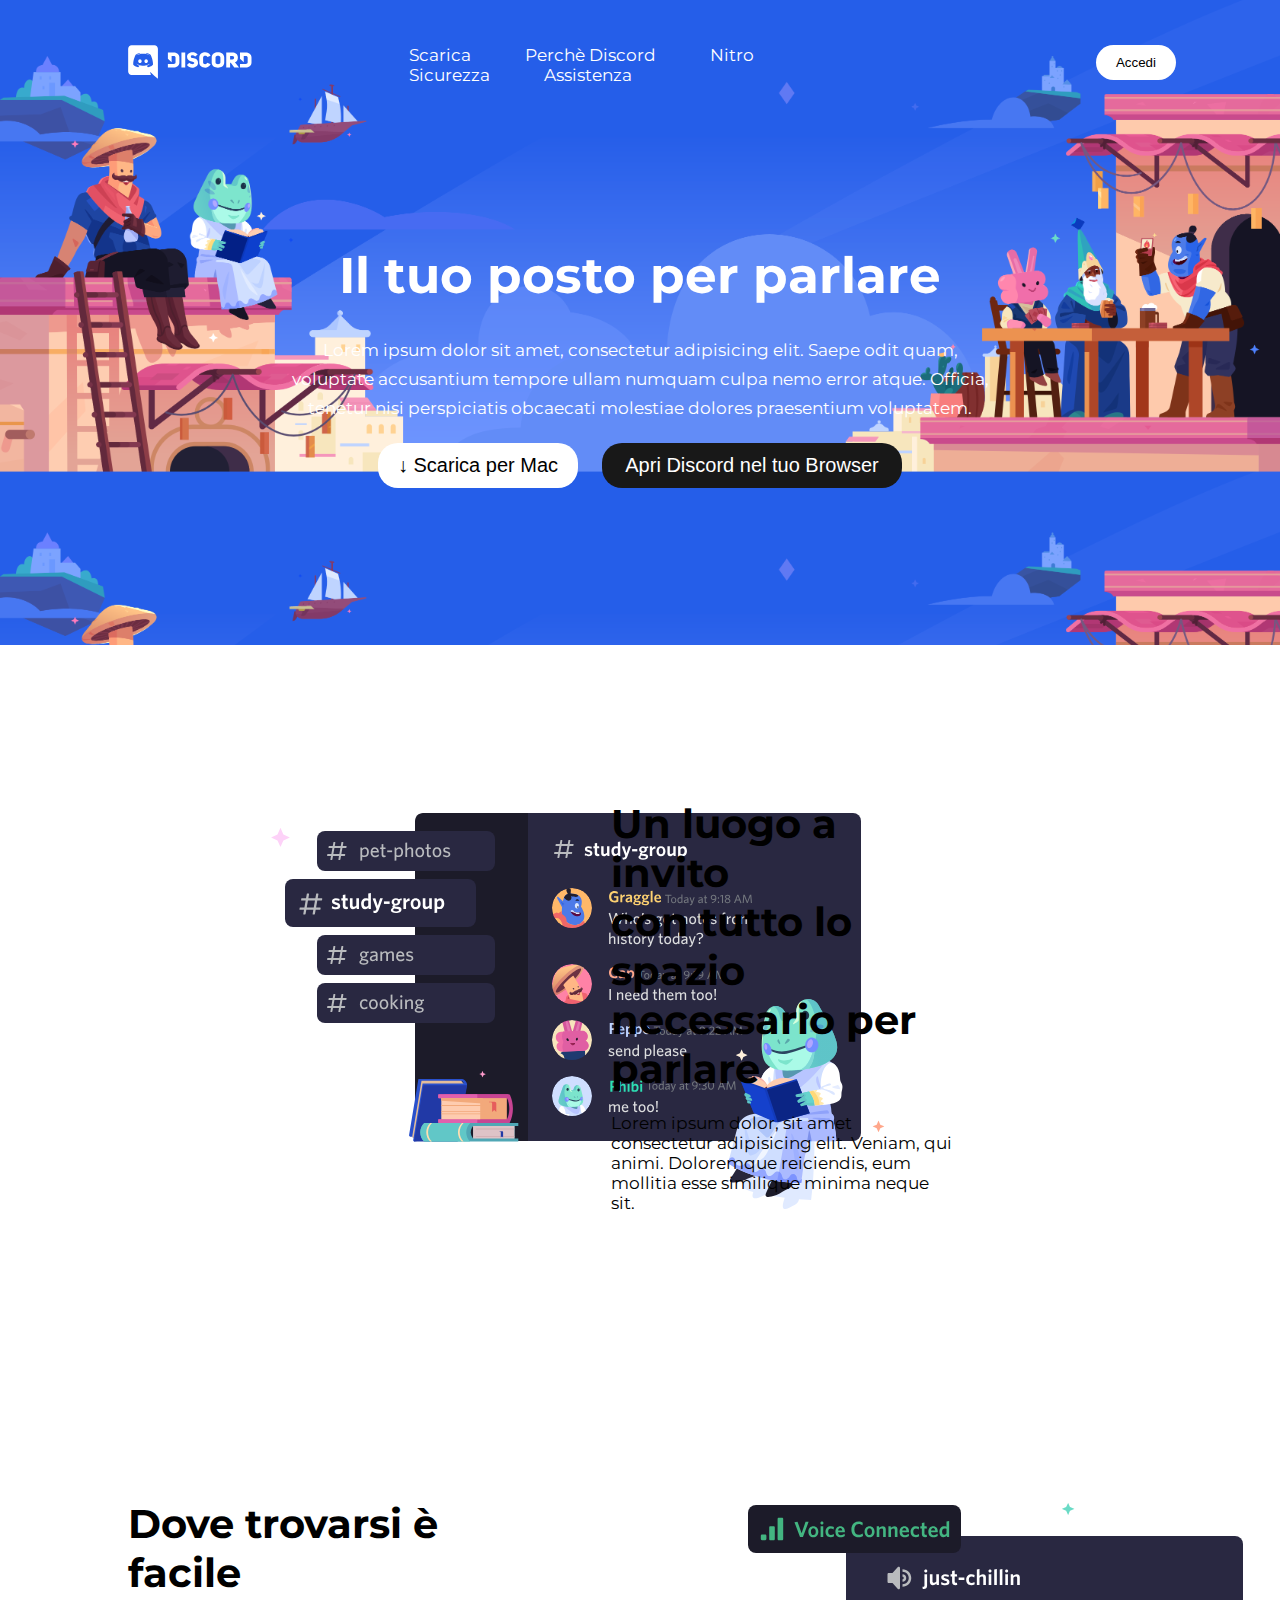
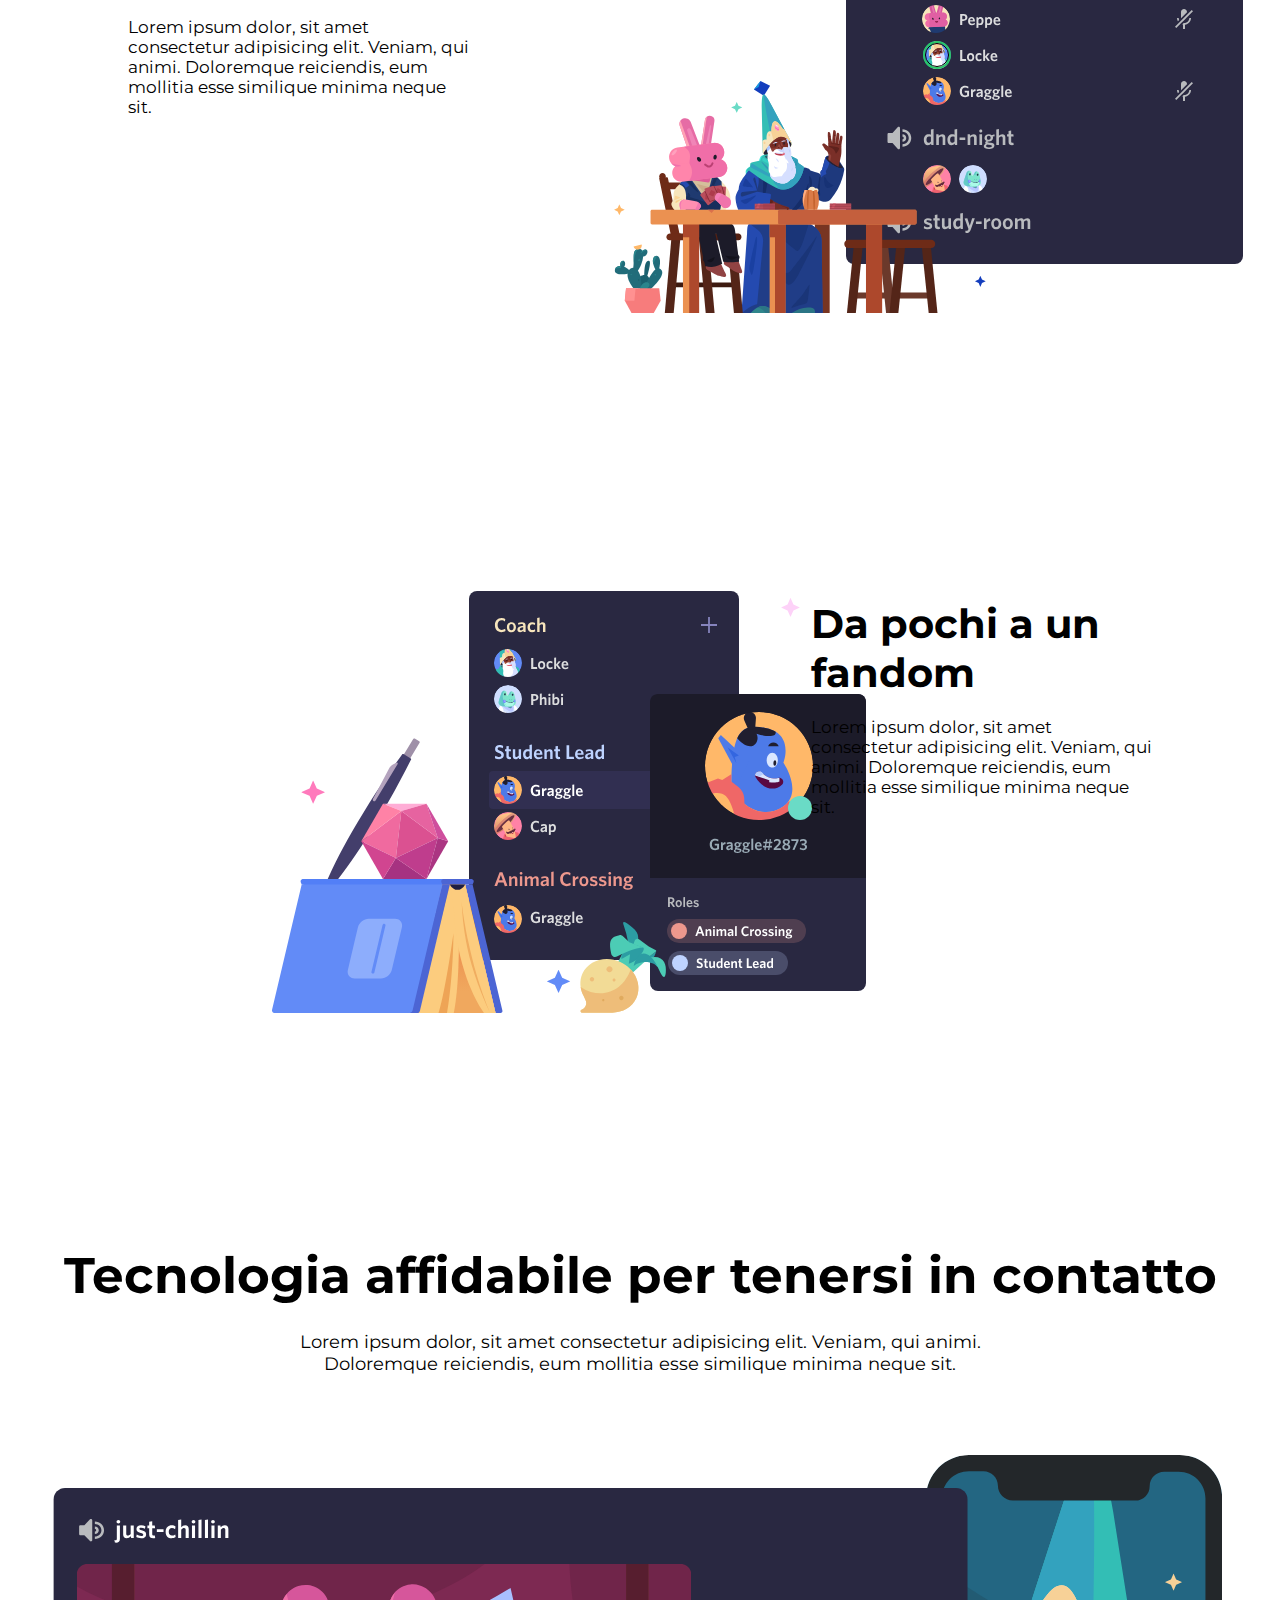
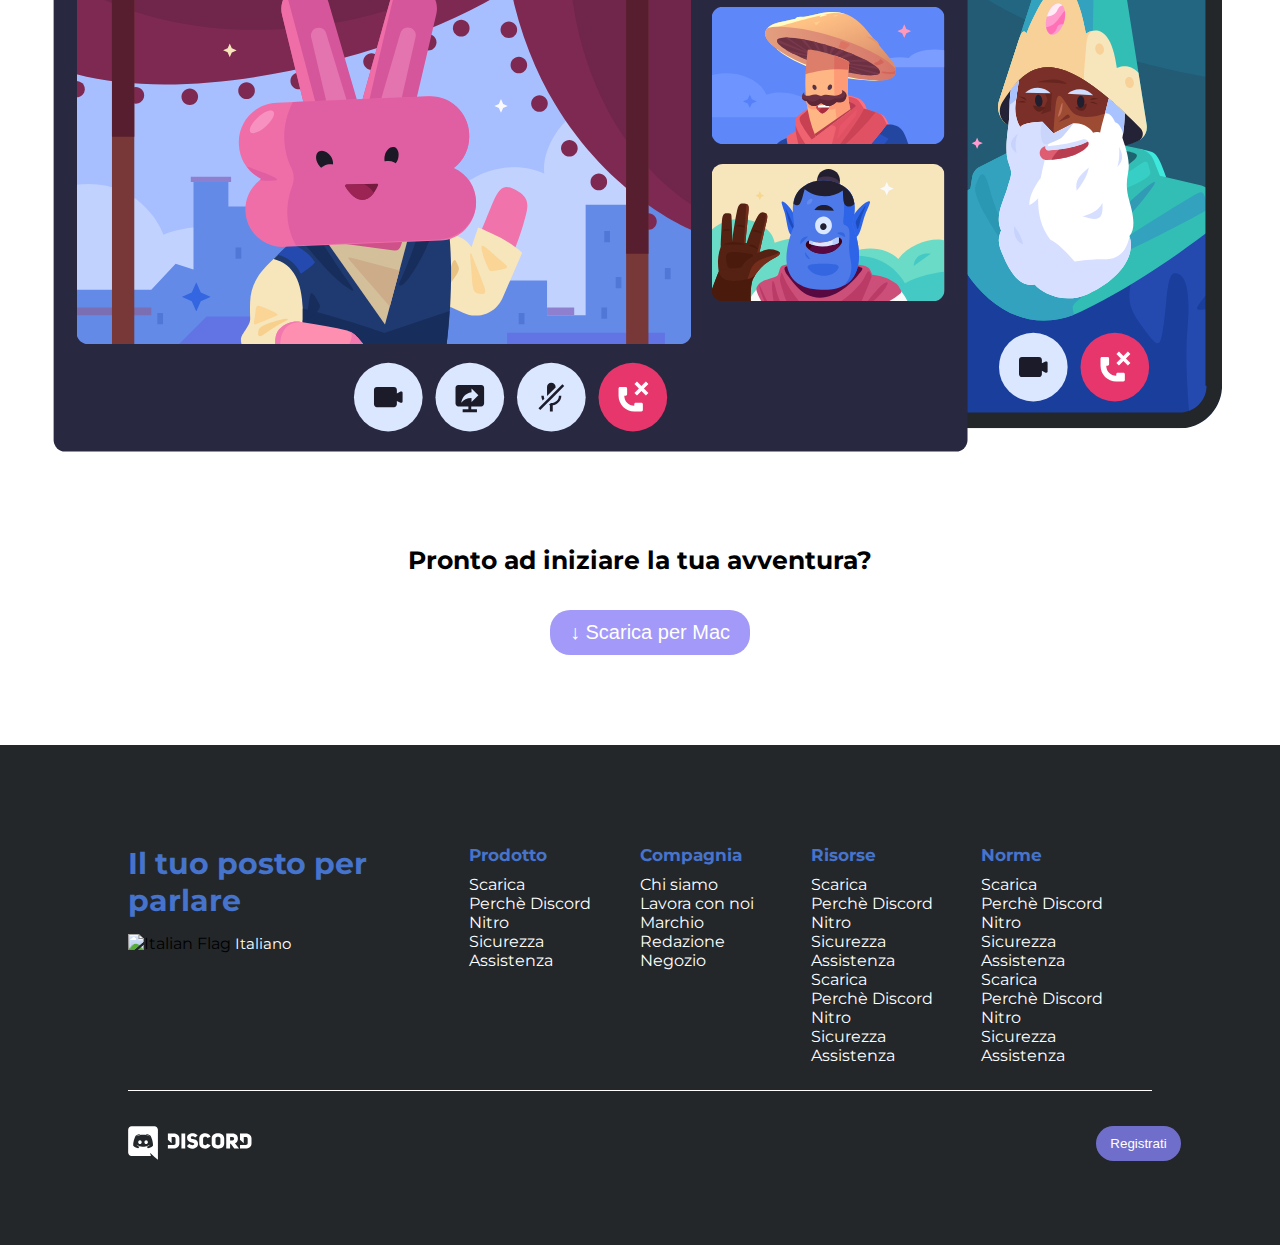
==== index.html @ 128bcd5b "Initial Commit" ====
<!DOCTYPE html>
<html lang="en">

<head>
    <link rel="preconnect" href="https://fonts.googleapis.com">
    <link rel="preconnect" href="https://fonts.gstatic.com" crossorigin>
    <link href="https://fonts.googleapis.com/css2?family=Montserrat:wght@100;300;400;500;600;700;800;900&display=swap" rel="stylesheet">
    <link rel="stylesheet" href="./css/style.css">
    <meta charset="UTF-8">
    <meta http-equiv="X-UA-Compatible" content="IE=edge">
    <meta name="viewport" content="width=device-width, initial-scale=1.0">
    <title>Discord - Homepage</title>
</head>

<body>

    <!--Header-->
    <header>
       <div class="container">
            <div class="row">
                <div class="col-3">
                    <img src="./img/logo.svg" alt="Discord Logo">
                </div>

                <nav class="col-6">
                    <a id="menu" href="#">Scarica</a>
                    <a id="menu" href="#">Perchè Discord</a>
                    <a id="menu" href="#">Nitro</a>
                    <a id="menu" href="#">Sicurezza</a>
                    <a id="menu" href="#">Assistenza</a>
                </nav>

                <div class="col-3">
                    <button id="accedi">Accedi</button>
                </div>
            </div>
        </div>
    </header>
    <!--//Header-->

    <!--Cover-->
    <div class="cover">
        <section class="cov-caption">
            <h1 class="main-title">
                Il tuo posto per parlare
            </h1>

            <p class="main-caption">
                Lorem ipsum dolor sit amet, consectetur adipisicing elit. Saepe odit quam, voluptate accusantium tempore ullam numquam culpa nemo error atque. Officia, tenetur nisi perspiciatis obcaecati molestiae dolores praesentium voluptatem.
            </p>

            <div class="buttons">
                <button id="scarica-mac">&darr; Scarica per Mac</button>
                <button id="apri-discord">Apri Discord nel tuo Browser</button>
            </div>
        </section>
    </div>
    <!--//Cover-->

    <!--Organization-->
    <div class="container">
        <div class="organization">
            <div class="row">
                
                <div class="col-8">
                    <img id="org-photo" src="./img/item1.svg" alt="Discord Screen">
                </div>
            
                <div class="col-4 org-caption">
                    <h2 class="org-title">
                        Un luogo a invito <br>
                        con tutto lo <br>
                        spazio <br>
                        necessario per <br>
                        parlare
                    </h2>

                    <p class="org-para">
                        Lorem ipsum dolor, sit amet consectetur adipisicing elit. Veniam,
                        qui animi. Doloremque reiciendis, eum <br> mollitia esse similique minima neque sit.
                    </p>
                </div>

            </div>
        </div>
    </div>
    <!--//Organization-->

    <!--Voice-->
    <div class="container">
        <div class="voice">
            <div class="row">
            
                <div class="col-4">
                    <h2 class="voice-title">
                        Dove trovarsi è <br>
                        facile
                    </h2>

                    <p class="voice-para">
                        Lorem ipsum dolor, sit amet consectetur adipisicing elit. Veniam,
                        qui animi. Doloremque reiciendis, eum <br> mollitia esse similique minima neque sit.
                    </p>
                </div>

                <div class="col-8">
                    <img id="voice-photo" src="./img/item2.svg" alt="Discord Screen">
                </div>

            </div>
        </div>
    </div>
    <!--//Voice-->

    <!--Fandom-->
    <div class="container">
        <div class="fandom">
            <div class="row">
                    
                <div class="col-8">
                    <img id="fandom-photo" src="./img/item3.svg" alt="Discord Screen">
                </div>
                
                <div class="col-4">
                    <h2 class="fandom-title">
                        Da pochi a un <br>
                        fandom
                    </h2>

                    <p class="fandom-para">
                        Lorem ipsum dolor, sit amet consectetur adipisicing elit. Veniam,
                        qui animi. Doloremque reiciendis, eum <br> mollitia esse similique minima neque sit.
                    </p>
                </div>
        
            </div>
        </div>
    </div>
    <!--//Fandom-->

    <!--Technology-->
    <div class="container">
        <div class="technology">

            <div class="tech-caption">
                <h2 class="tech-title">
                    Tecnologia affidabile per tenersi in contatto
                </h2>

                <p class="tech-para">
                    Lorem ipsum dolor, sit amet consectetur adipisicing elit. Veniam,
                    qui animi. <br> Doloremque reiciendis, eum mollitia esse similique minima neque sit.
                </p>

                <img id="tech-photo" src="./img/item4-big.svg" alt="Discord Screen">
            </div>

        </div>

        <div class="ready-cta">
            <h3 class="ready-cta-title">
                Pronto ad iniziare la tua avventura?
            </h3>
            
            <button id="scarica-mac-2">&darr; Scarica per Mac</button>
        </div>
    </div>
    <!--//Technology-->

    <!--Footer-->
    <footer>
    <div class="container">
        <div class="row">
            
            <div class="col-4 ">
                <h2 class="foot-main-title">
                    Il tuo posto per <br>
                    parlare
                </h2>
                <div class="lenguage">
                    <img src="../bonus/img/ita copia.png" alt="Italian Flag">
                    <span class="lenguage-select">Italiano</span>
                </div>
                <div class="social-icons">
                    
                </div>

            </div>

            <div class="col-2 pad">
                <h2 class="foot-prodotto">
                    Prodotto
                </h2>
                <span id="foot-menu-left">Scarica</span><br>
                <span id="foot-menu-left">Perchè Discord</span><br>
                <span id="foot-menu-left">Nitro</span><br>
                <span id="foot-menu-left">Sicurezza</span><br>
                <span id="foot-menu-left">Assistenza</span><br>
            </div>

            <div class="col-2">
                <h2 class="foot-prodotto">
                    Compagnia
                </h2>
                <span id="foot-menu-left">Chi siamo</span><br>
                <span id="foot-menu-left">Lavora con noi</span><br>
                <span id="foot-menu-left">Marchio</span><br>
                <span id="foot-menu-left">Redazione</span><br>
                <span id="foot-menu-left">Negozio</span><br>
            </div>

            <div class="col-2">
                <h2 class="foot-prodotto">
                    Risorse
                </h2>
                <span id="foot-menu-left">Scarica</span><br>
                <span id="foot-menu-left">Perchè Discord</span><br>
                <span id="foot-menu-left">Nitro</span><br>
                <span id="foot-menu-left">Sicurezza</span><br>
                <span id="foot-menu-left">Assistenza</span><br>
                <span id="foot-menu-left">Scarica</span><br>
                <span id="foot-menu-left">Perchè Discord</span><br>
                <span id="foot-menu-left">Nitro</span><br>
                <span id="foot-menu-left">Sicurezza</span><br>
                <span id="foot-menu-left">Assistenza</span><br>
            </div>

            <div class="col-2">
                <h2 class="foot-prodotto">
                    Norme
                </h2>
                <span id="foot-menu-left">Scarica</span><br>
                <span id="foot-menu-left">Perchè Discord</span><br>
                <span id="foot-menu-left">Nitro</span><br>
                <span id="foot-menu-left">Sicurezza</span><br>
                <span id="foot-menu-left">Assistenza</span><br>
                <span id="foot-menu-left">Scarica</span><br>
                <span id="foot-menu-left">Perchè Discord</span><br>
                <span id="foot-menu-left">Nitro</span><br>
                <span id="foot-menu-left">Sicurezza</span><br>
                <span id="foot-menu-left">Assistenza</span><br>
            </div>

        </div>
            <div class="container">
                <div class="row divisor">
                    
                    <div class="col-3 sub-footer">
                        <img src="./img/logo.svg" alt="Discord Logo">
                    </div>

                    <div class="col-6">
                    </div>

                    <div class="col-3 sub-footer right">
                        <button id="scarica-ora-sub-footer">Registrati</button>
                    </div>
                
                </div>
            </div>
        </div>
    </div>
    </footer>
    <!--//Footer-->

</body>

</html>
---- css/style.css ----
/*General Settings*/
* {
    margin: 0;
    padding: 0;
    box-sizing: border-box;

}

body {
    font-family: 'Montserrat', sans-serif;
}

.margin {
    margin: auto;
}

/*Header*/
header {
    margin:auto;
    background-color: transparent;
    height: 50px;
    padding-top: 45px;
}

#menu {
    font-size: 20px;
    color: white;
    text-decoration: none;
    padding: 25px;
    font-size: 17px;

}

#accedi {
    width: 80px;
    height: 35px;
    background-color: white;
    border: none;
    border-radius: 20px;
    margin-left: 200px;
    
}

/*Rows and Columns*/
.row {
    width: 80%;
    margin: auto;
    display: flex;

}

.col-1 {
    width: calc(100% / 12 * 1);

}

.col-2 {
    width: calc(100% / 12 * 2);

}

.col-3 {
    width: calc(100% / 12 * 3);

}

.col-4 {
    width: calc(100% / 12 * 4);

}

.col-6 {
    width: calc(100% / 12 * 6);

}

.col-8 {
    width: calc(100% / 12 * 8);

}

.col-9 {
    width: calc(100% / 12 * 9);

}

/*Cover*/
.cover {
    background-image: url(../img/jumbo.png);
    background-size: 100%;
    padding-top: 100px;
    margin-top: -55px;
    height: 650px;
}

.cov-caption {
    width: 700px;
    height: 300px;
    margin-left: auto;
    margin-right: auto;
    
}

.main-title {
    color: white;
    font-size: 50px;
    text-align: center;
    padding-top: 150px;
}

.main-caption {
    font-size: 17px;
    padding-top: 30px;
    padding-bottom: 20px;
    color: white;
    text-align: center;
    line-height: 1.7;
}

.buttons {
    text-align: center;
    
}

#scarica-mac {
    width: 200px;
    height: 45px;
    border: none;
    background-color: white;
    border-radius: 20px;
    font-size: 20px;
}

#apri-discord {
    width: 300px;
    height: 45px;
    border: none;
    background-color: rgb(24, 24, 24);
    color: white;
    border-radius: 20px;
    font-size: 20px;
    margin-left: 20px;
}

/*Organization*/
.organization {
    height: 700px;
    background-color: white;
    display: flex;

}

.org-caption {
    margin-left: -200px;

}

#org-photo {
    margin-left: 125px;

}

.org-title {
    padding-top: 26px;
    font-size: 40px;
    
}

.org-para {
    margin-top: 20px;
    font-size: 17px;
}

/*Voice*/
.voice {
    height: 700px;
    background-color: white;
    display: flex;

}

#voice-photo {
    margin-left: 125px;

}

.voice-title {
    padding-top: 26px;
    font-size: 40px;
    
}

.voice-para {
    margin-top: 20px;
    font-size: 17px;
}

/*Fandom*/
.fandom {
    height: 700px;
    background-color: white;
    display: flex;

}

#fandom-photo {
    margin-left: 125px;

}

.fandom-title {
    padding-top: 26px;
    font-size: 40px;
    
}

.fandom-para {
    margin-top: 20px;
    font-size: 17px;
}

/*Technology*/
.technology {
    height: 1000px;
    display: flex;
    padding-top: 100px;
}

.tech-caption {
    width: 1500px;
    height: 800px;
    margin-left: auto;
    margin-right: auto;
    text-align: center;
}

.tech-title {
    text-align: center;
    font-size: 50px;
}

.tech-para {
    text-align: center;
    font-size: 18px;
    margin-top: 25px;

}

#tech-photo {
    width: 1250px;
}

.ready-cta {
    background-color: white;
    height: 200px;
    text-align: center;

}

.ready-cta-title {
    font-size: 25px;

}

#scarica-mac-2 {
    width: 200px;
    height: 45px;
    border: none;
    background-color: rgb(162, 153, 249);
    color: white;
    border-radius: 20px;
    font-size: 20px;
    margin-left: 20px;
    margin-top: 35px;
}

/*Footer*/
footer {
    background-color: #23272A;
    height: 500px;
    padding-top: 100px;

}

.foot-main-title {
    font-size: 30px;
    color: #4673CC;
}

.lenguage {
    margin-top: 15px;
    
}

.lenguage-select {
    font-size: 15px;
    color: white;
}

.foot-prodotto {
    font-size: 17px;
    color: #4673CC;
    margin-bottom: 10px;
}

#foot-menu-left {
    color: white;
    
}

.sub-footer {
    margin-top:35px;
}

.divisor {
    border-top: 1px solid white;
    margin-top: 25px;
}

#scarica-ora-sub-footer {
    width: 85px;
    height: 35px;
    background-color: rgb(111, 111, 203);
    border: none;
    border-radius: 20px;
    margin-left: 200px;
    color: white;
    
}

.right {
    text-align: right;
}
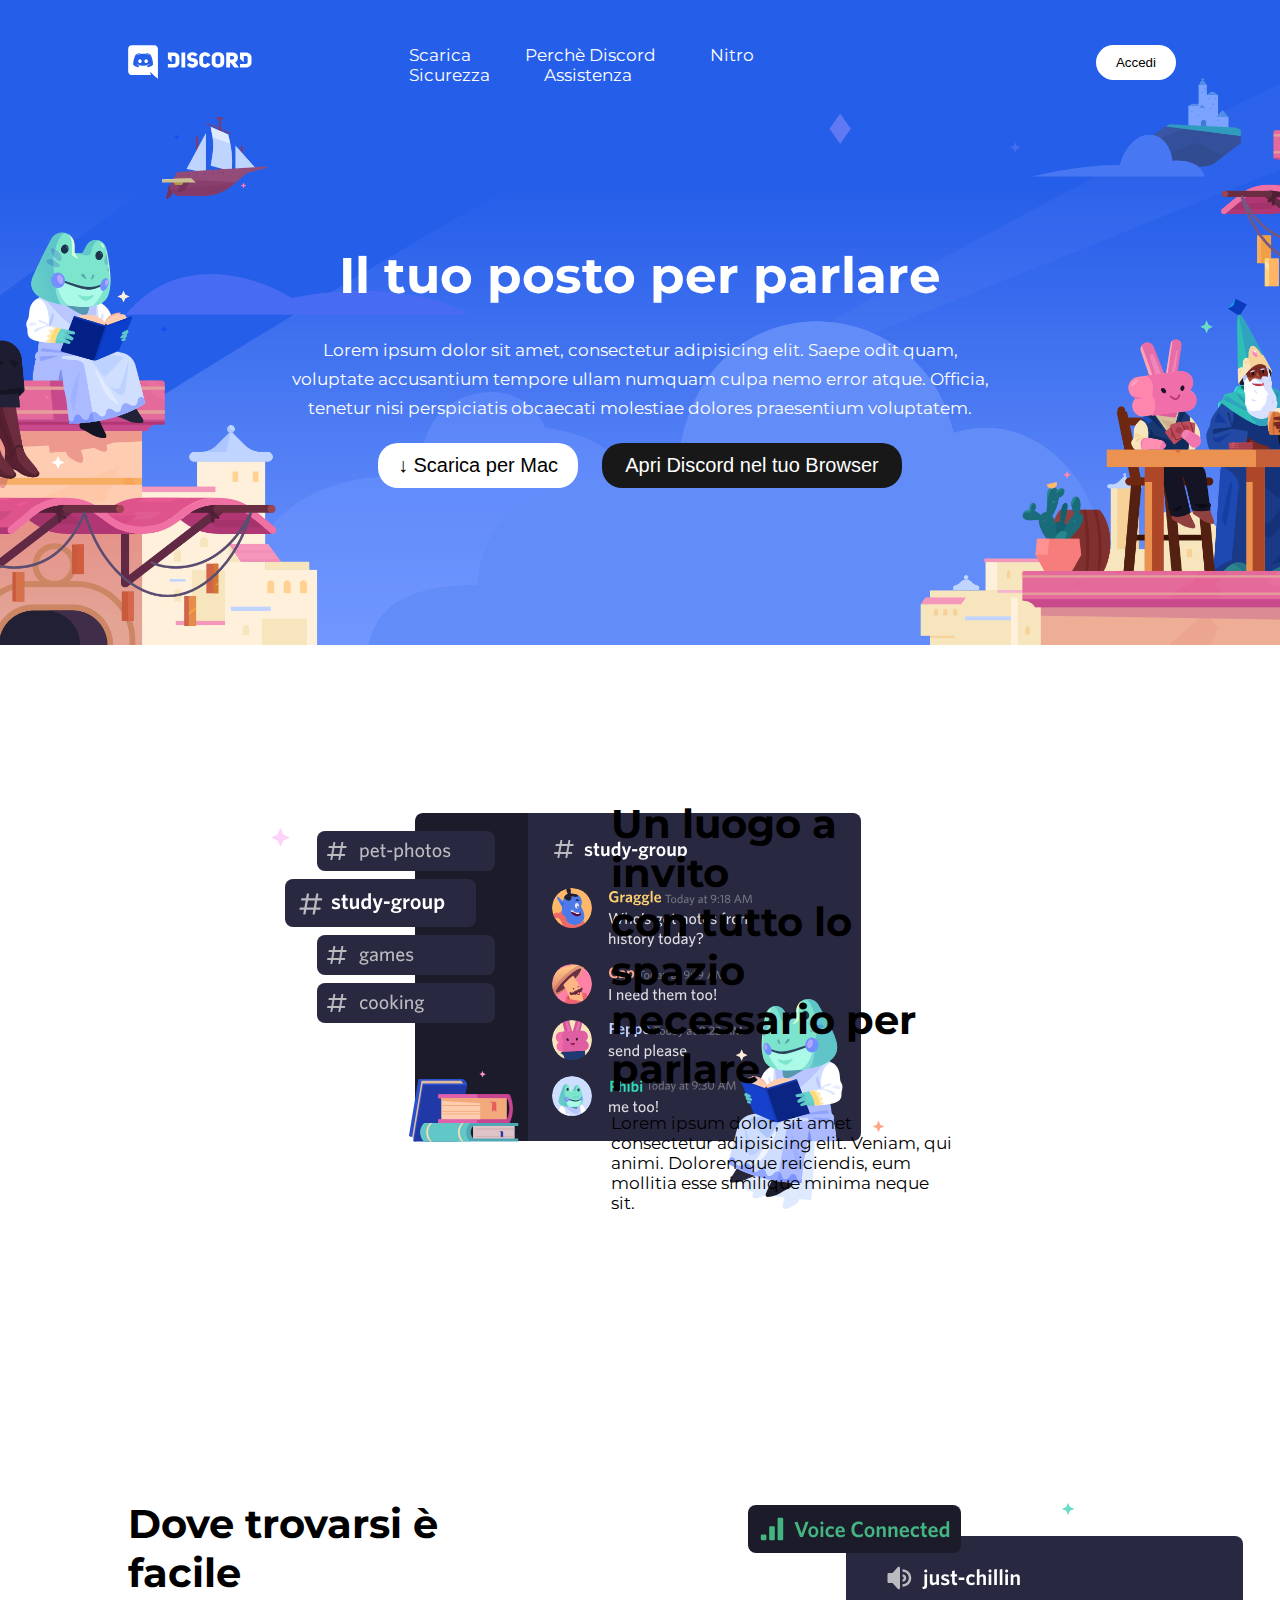
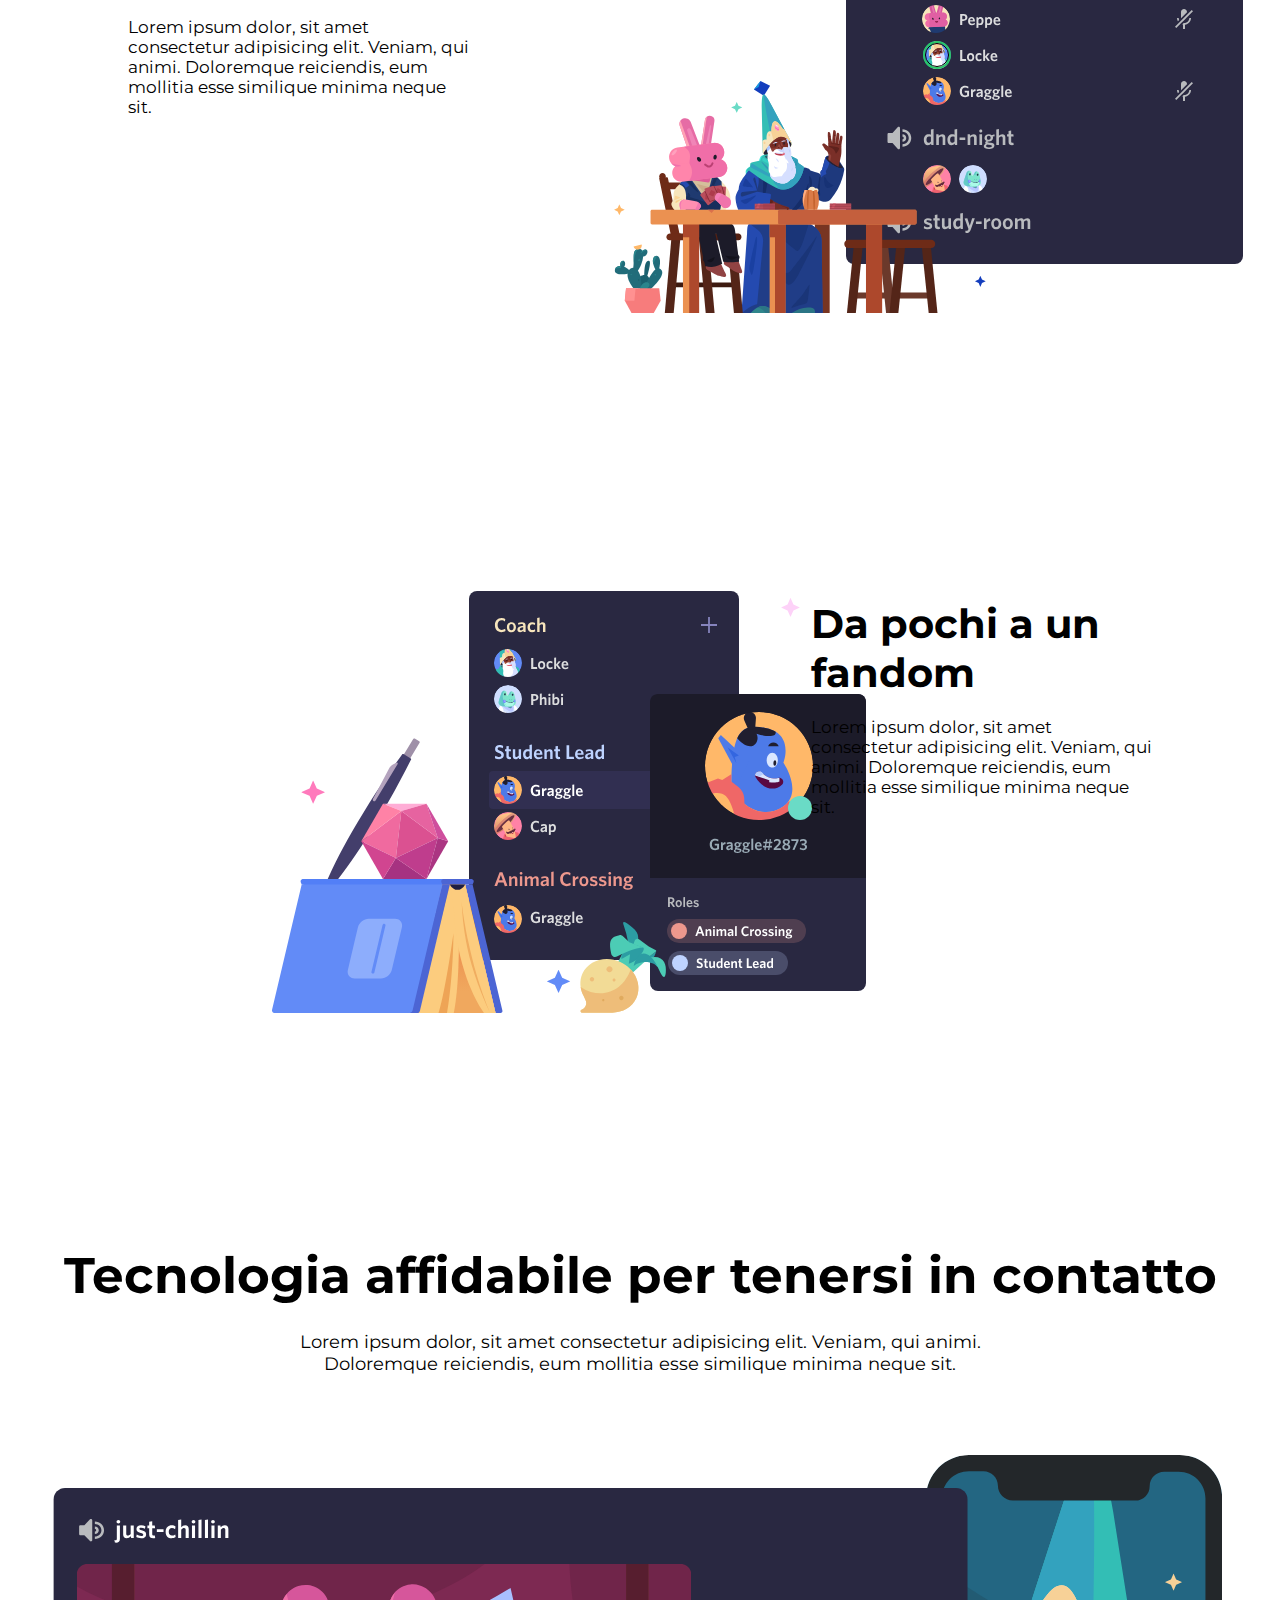
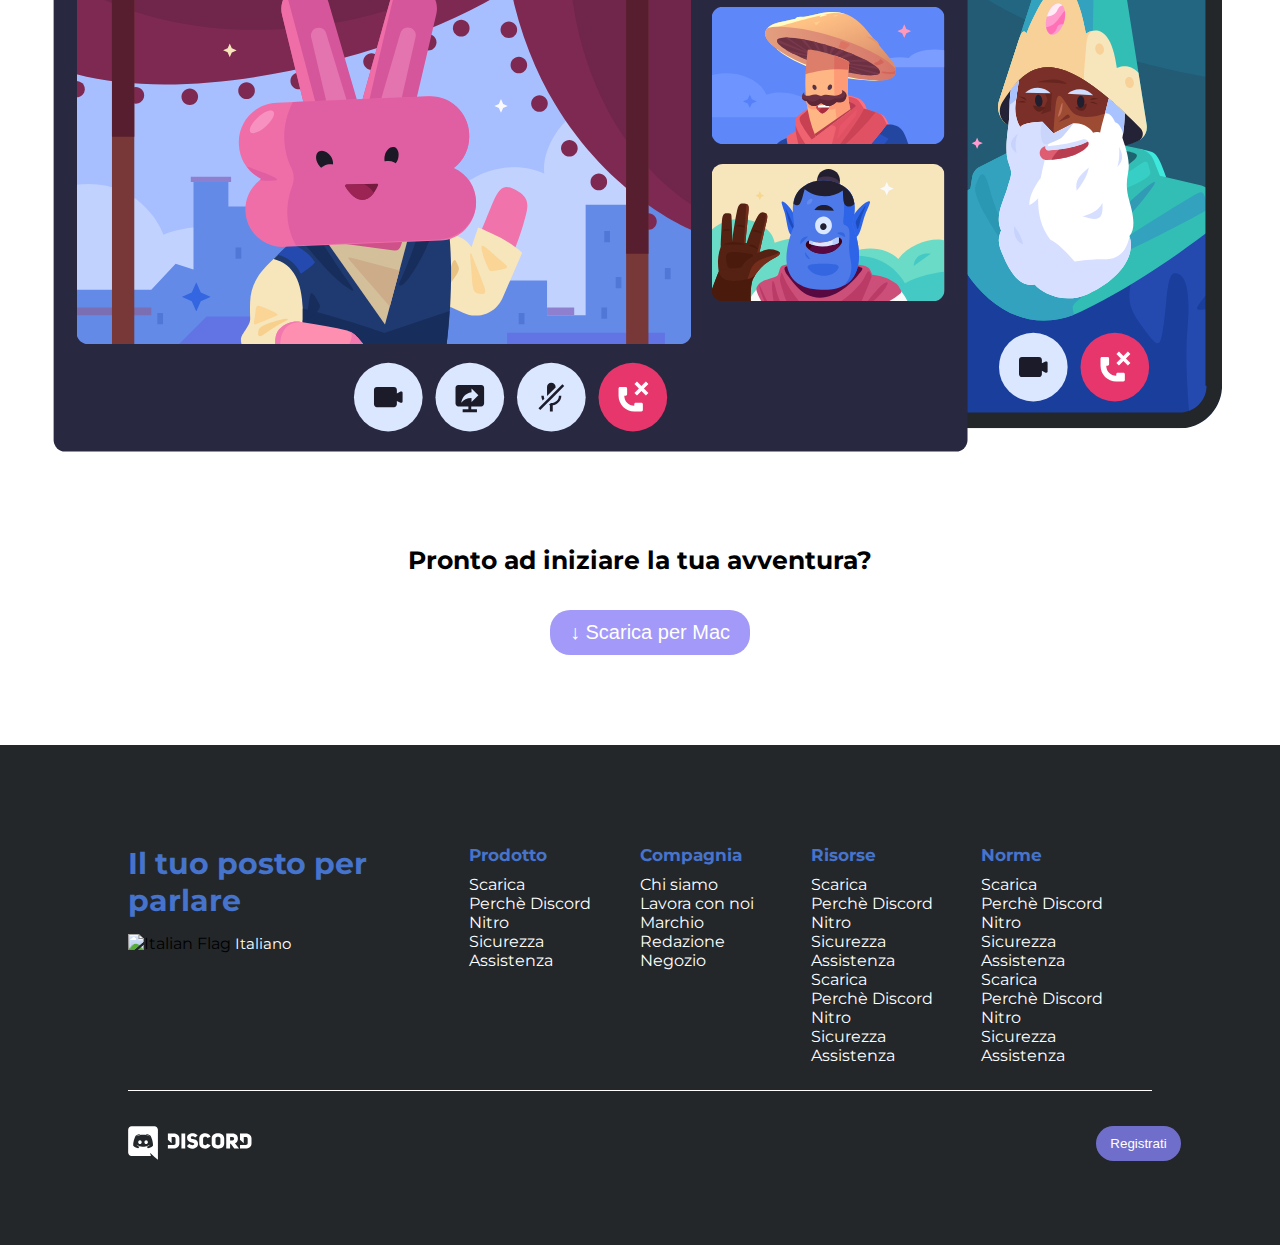
==== commit ec834779: "Fixed italian flag" ====
--- a/index.html
+++ b/index.html
@@ -178,7 +178,7 @@
                     parlare
                 </h2>
                 <div class="lenguage">
-                    <img src="../bonus/img/ita copia.png" alt="Italian Flag">
+                    <img style="width: 20px;"src="https://images.emojiterra.com/twitter/512px/1f1ee-1f1f9.png" alt="Italian Flag">
                     <span class="lenguage-select">Italiano</span>
                 </div>
                 <div class="social-icons">
--- a/css/style.css
+++ b/css/style.css
@@ -87,10 +87,12 @@
 /*Cover*/
 .cover {
     background-image: url(../img/jumbo.png);
-    background-size: 100%;
+    background-size: cover;
     padding-top: 100px;
     margin-top: -55px;
     height: 650px;
+    background-repeat: no-repeat;
+    background-position: center;
 }
 
 .cov-caption {
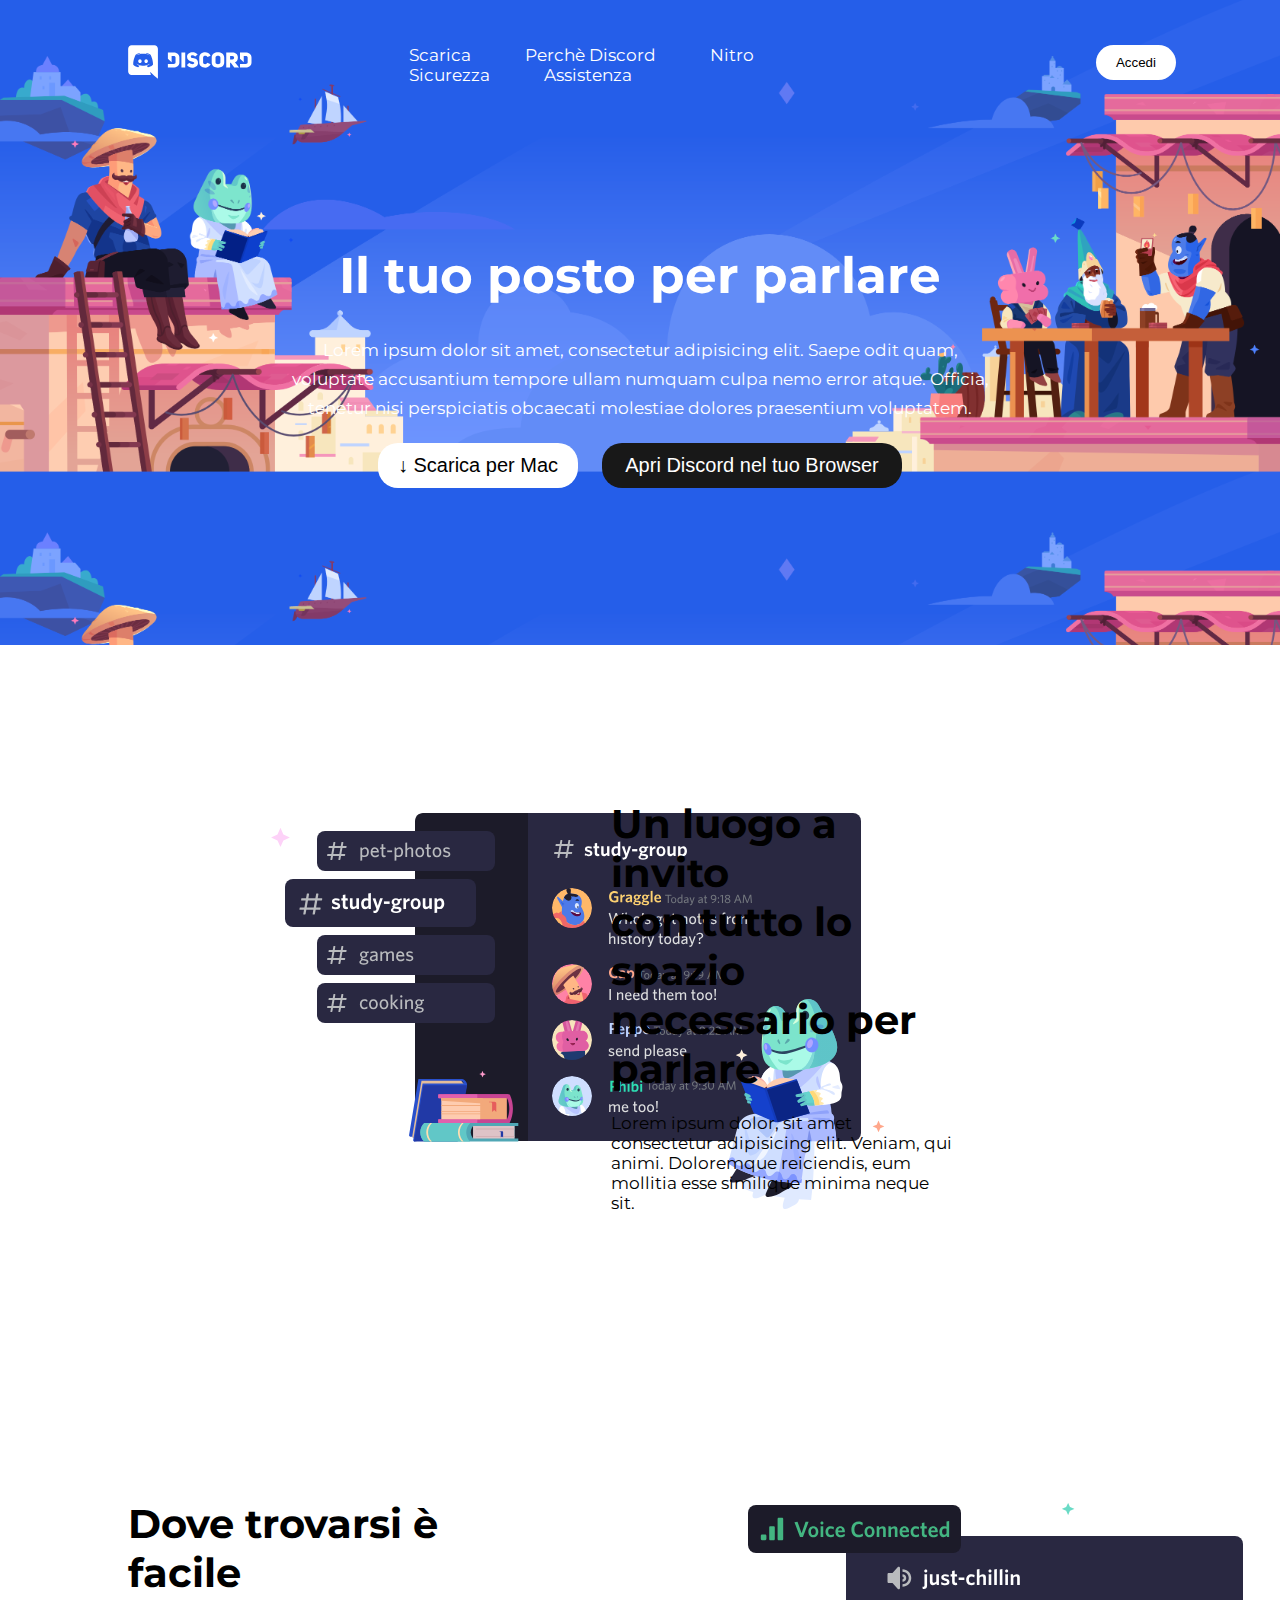
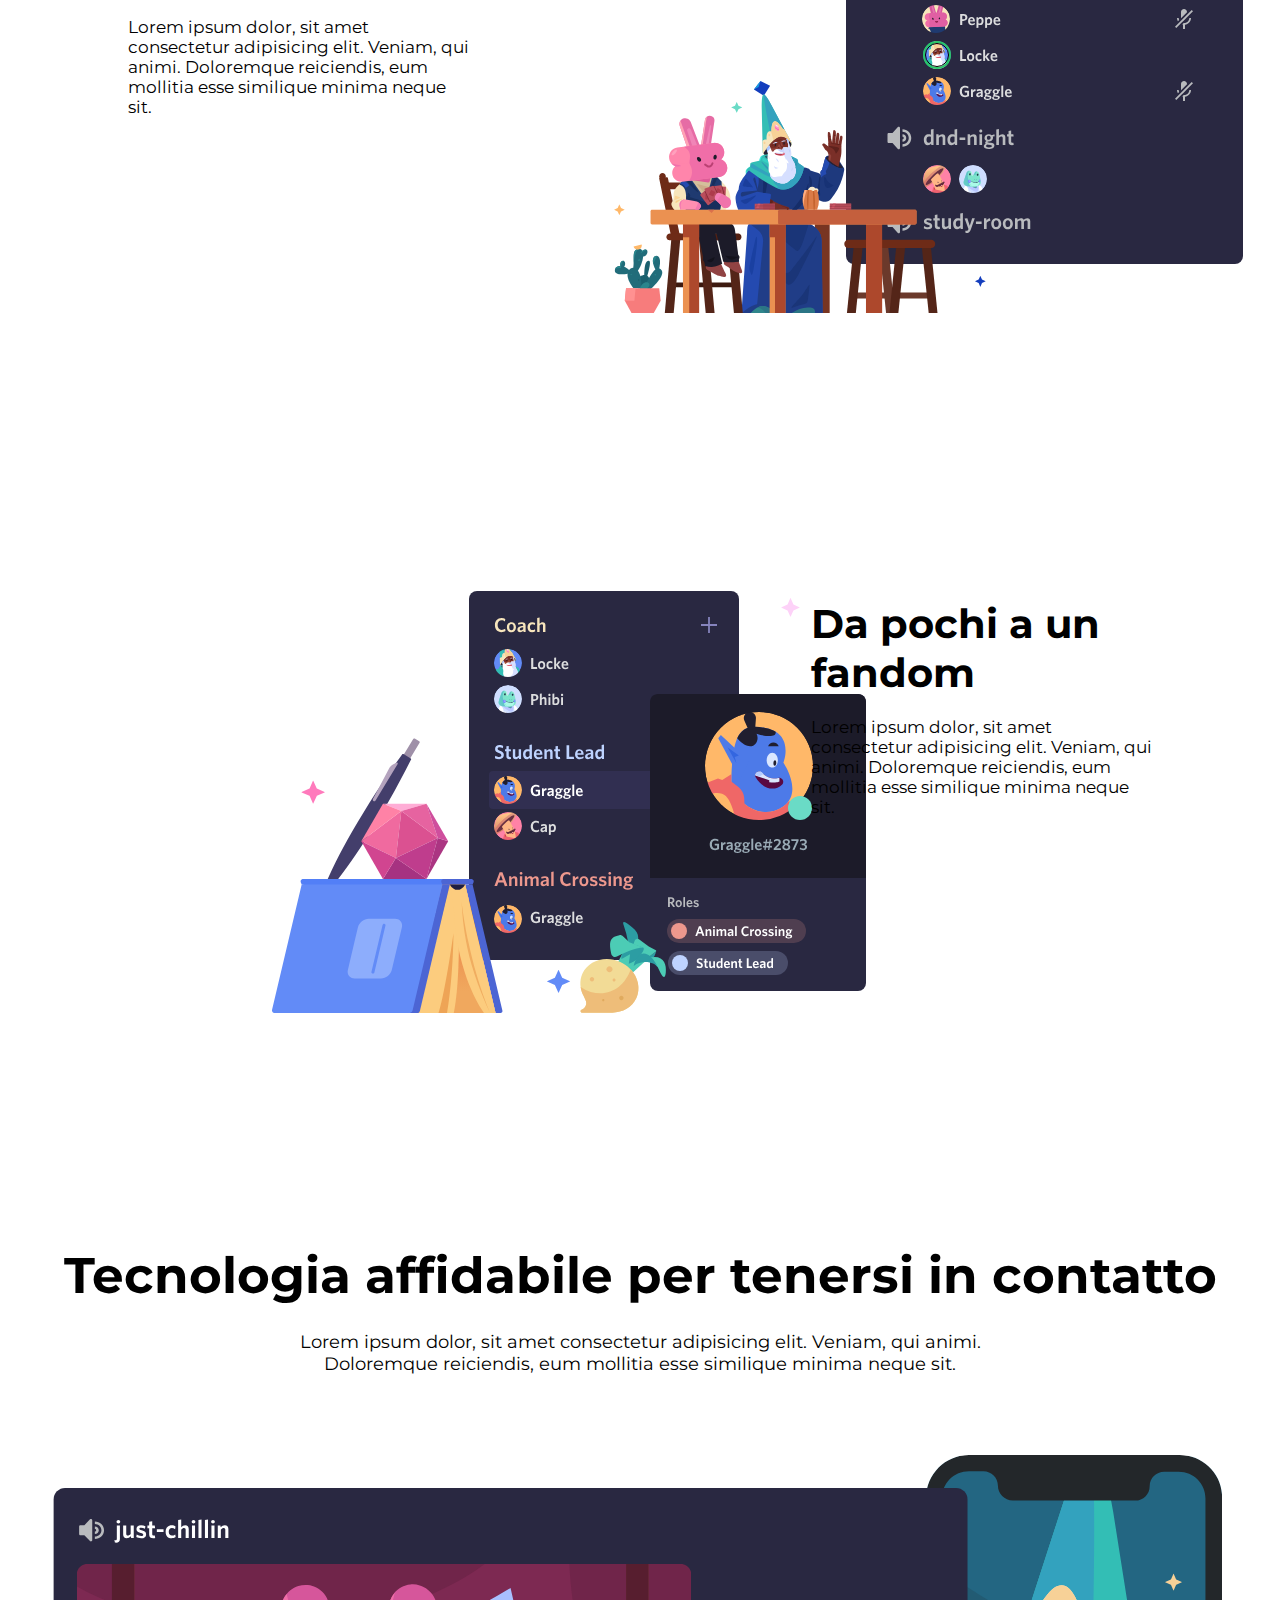
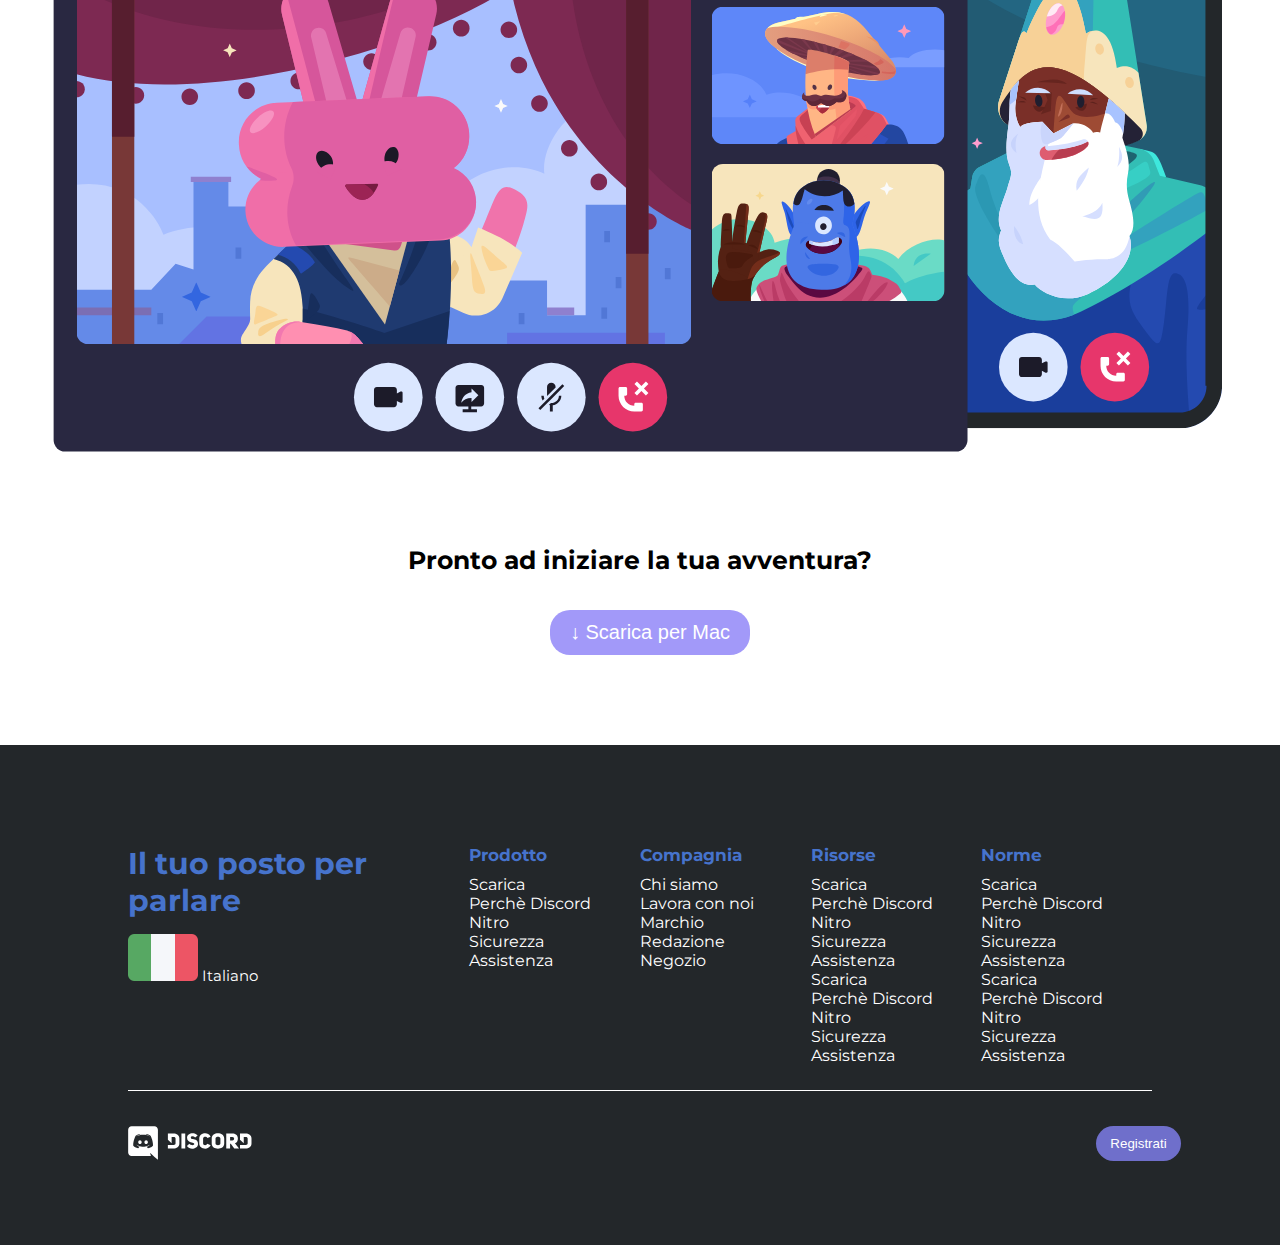
==== commit 9139f766: "Manual Upload - Adding HeadFooter" ====
--- a/index.html
+++ b/index.html
@@ -178,7 +178,7 @@
                     parlare
                 </h2>
                 <div class="lenguage">
-                    <img style="width: 20px;"src="https://images.emojiterra.com/twitter/512px/1f1ee-1f1f9.png" alt="Italian Flag">
+                    <img src="../bonus/img/ita copia.png" alt="Italian Flag">
                     <span class="lenguage-select">Italiano</span>
                 </div>
                 <div class="social-icons">
--- a/css/style.css
+++ b/css/style.css
@@ -87,12 +87,10 @@
 /*Cover*/
 .cover {
     background-image: url(../img/jumbo.png);
-    background-size: cover;
+    background-size: 100%;
     padding-top: 100px;
     margin-top: -55px;
     height: 650px;
-    background-repeat: no-repeat;
-    background-position: center;
 }
 
 .cov-caption {
